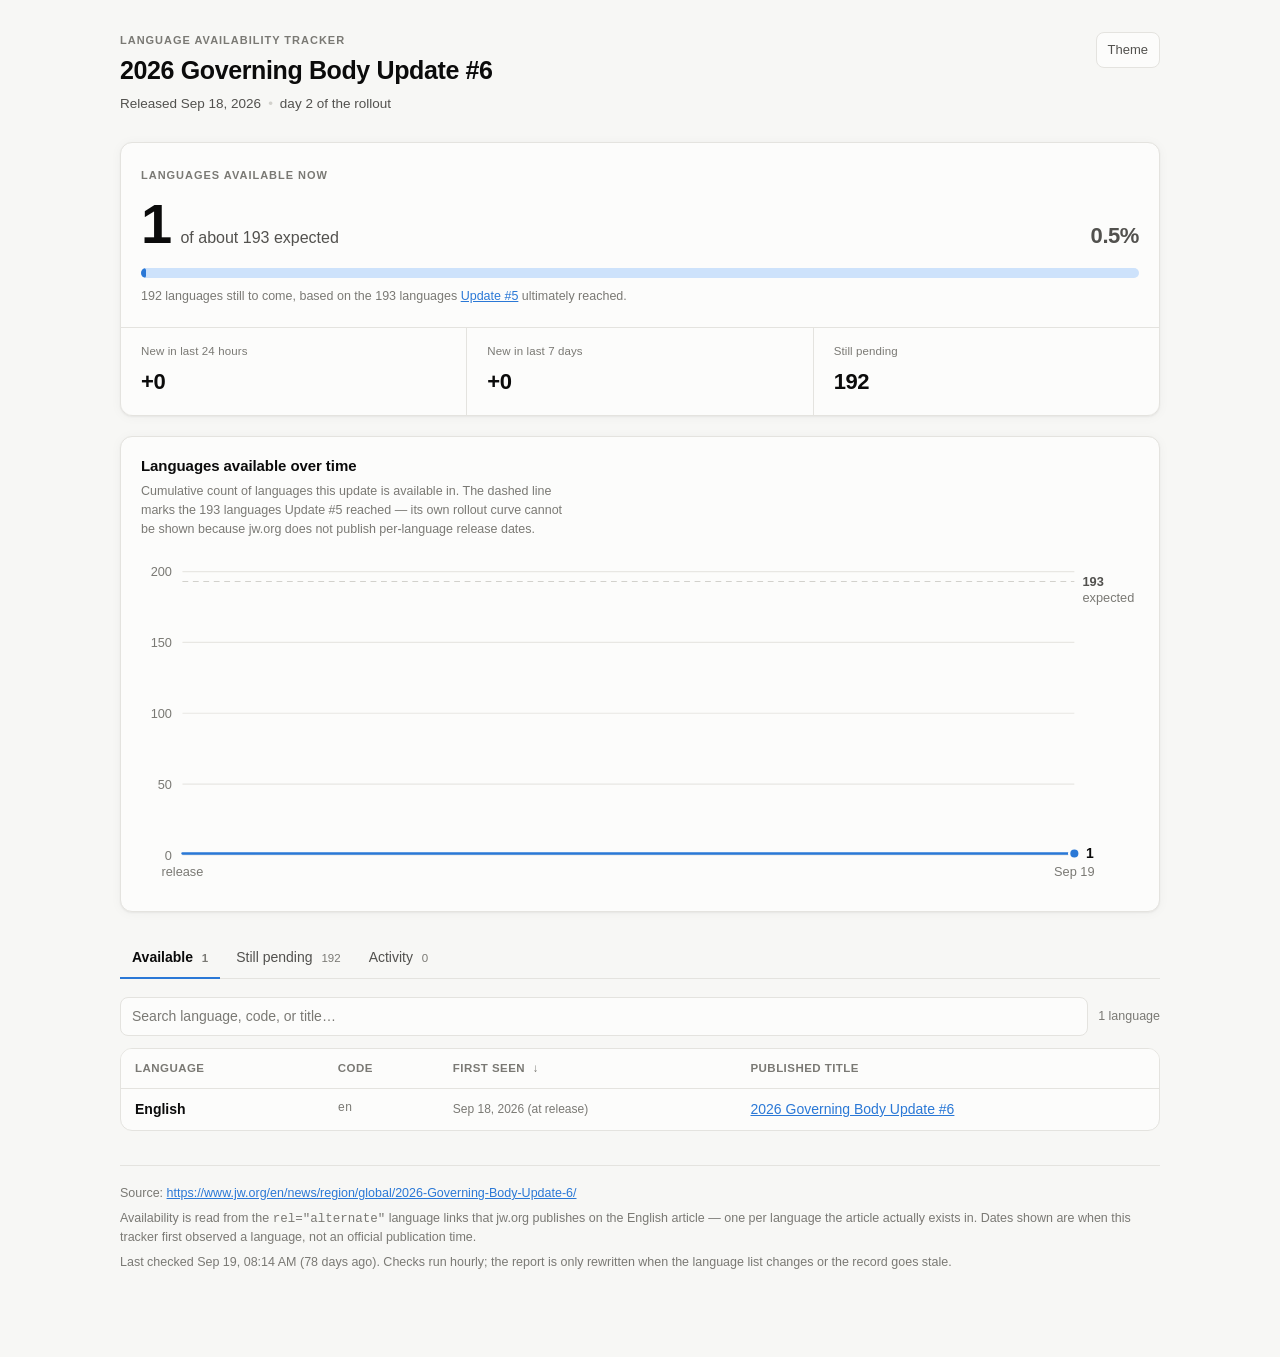
==== index.html @ 812ef64f "Add language availability tracker for 2026 Governing Body Update #6 Reads the rel=alternate language" ====
<!doctype html>
<html lang="en">
<head>
<meta charset="utf-8" />
<meta name="viewport" content="width=device-width, initial-scale=1" />
<title>Language availability tracker — 2026 Governing Body Update #6</title>
<meta name="description" content="Tracks how many languages the 2026 Governing Body Update #6 has been published in on jw.org, and how that has grown over time." />
<meta name="color-scheme" content="light dark" />
<link rel="stylesheet" href="assets/styles.css" />
</head>
<body>
<div class="wrap">

  <header class="masthead">
    <div>
      <p class="eyebrow">Language availability tracker</p>
      <h1 id="update-title">2026 Governing Body Update #6</h1>
      <p class="sub" id="update-meta"></p>
    </div>
    <button class="theme-toggle" id="theme-toggle" type="button" aria-label="Switch colour theme">Theme</button>
  </header>

  <div id="error" class="err" hidden></div>

  <main id="main" hidden>

    <section class="card" aria-labelledby="hero-heading">
      <div class="hero">
        <h2 id="hero-heading" class="eyebrow" style="margin-bottom:12px">Languages available now</h2>
        <div class="hero-figure">
          <span class="hero-value" id="hero-value">—</span>
          <span class="hero-of" id="hero-of"></span>
          <span class="hero-pct" id="hero-pct"></span>
        </div>
        <div class="meter" role="img" aria-labelledby="meter-caption">
          <div class="meter-fill" id="meter-fill" style="width:0%"></div>
        </div>
        <p class="meter-caption" id="meter-caption"></p>
      </div>
      <div class="tiles" id="tiles"></div>
    </section>

    <section class="card" aria-labelledby="chart-heading">
      <div class="card-head">
        <h2 class="card-title" id="chart-heading">Languages available over time</h2>
        <p class="card-note" id="chart-note"></p>
      </div>
      <div class="chart-body">
        <svg class="chart-svg" id="chart" role="img" aria-labelledby="chart-heading chart-desc">
          <desc id="chart-desc"></desc>
        </svg>
        <div class="tooltip" id="tooltip" role="status" aria-live="off"></div>
      </div>
    </section>

    <div class="tabs" role="tablist" aria-label="Report views">
      <button class="tab" role="tab" id="tab-published" aria-controls="panel-published" aria-selected="true">
        Available <span class="badge" id="count-published"></span>
      </button>
      <button class="tab" role="tab" id="tab-pending" aria-controls="panel-pending" aria-selected="false">
        Still pending <span class="badge" id="count-pending"></span>
      </button>
      <button class="tab" role="tab" id="tab-activity" aria-controls="panel-activity" aria-selected="false">
        Activity <span class="badge" id="count-activity"></span>
      </button>
    </div>

    <section class="panel" role="tabpanel" id="panel-published" aria-labelledby="tab-published">
      <div class="controls">
        <input class="search" id="search-published" type="search" placeholder="Search language, code, or title…" aria-label="Search available languages" />
        <span class="result-count" id="result-published"></span>
      </div>
      <div class="table-scroll">
        <table id="table-published">
          <thead>
            <tr>
              <th class="sortable" data-sort="name" scope="col">Language <span class="arrow">↑</span></th>
              <th scope="col">Code</th>
              <th class="sortable" data-sort="first_seen" scope="col">First seen <span class="arrow">↑</span></th>
              <th scope="col">Published title</th>
            </tr>
          </thead>
          <tbody></tbody>
        </table>
        <p class="empty" id="empty-published" hidden>No languages match that search.</p>
      </div>
    </section>

    <section class="panel" role="tabpanel" id="panel-pending" aria-labelledby="tab-pending" hidden>
      <p class="card-note" id="pending-note" style="margin:0 0 12px"></p>
      <div class="controls">
        <input class="search" id="search-pending" type="search" placeholder="Search pending languages…" aria-label="Search pending languages" />
        <span class="result-count" id="result-pending"></span>
      </div>
      <div class="table-scroll">
        <table id="table-pending">
          <thead>
            <tr>
              <th class="sortable" data-sort="name" scope="col">Language <span class="arrow">↑</span></th>
              <th scope="col">Native name</th>
              <th scope="col">Code</th>
              <th class="sortable" data-sort="script" scope="col">Script <span class="arrow">↑</span></th>
            </tr>
          </thead>
          <tbody></tbody>
        </table>
        <p class="empty" id="empty-pending" hidden>Nothing pending — every language from the baseline is available.</p>
      </div>
    </section>

    <section class="panel" role="tabpanel" id="panel-activity" aria-labelledby="tab-activity" hidden>
      <p class="card-note" style="margin:0 0 6px">Each entry is one check in which the available-language list changed.</p>
      <ul class="feed" id="feed"></ul>
      <p class="empty" id="empty-activity" hidden>No changes recorded yet.</p>
    </section>

    <footer>
      <p id="footer-source"></p>
      <p>Availability is read from the <code>rel="alternate"</code> language links that jw.org publishes on the English article — one per language the article actually exists in. Dates shown are when this tracker first observed a language, not an official publication time.</p>
      <p id="footer-checked"></p>
    </footer>

  </main>
</div>
<script src="assets/app.js"></script>
</body>
</html>
---- assets/styles.css ----
/* ---- tokens ------------------------------------------------------------ */
:root {
  color-scheme: light;
  --surface-0: #f7f7f5;
  --surface-1: #fcfcfb;
  --surface-2: #f0efec;
  --border: #e4e3df;
  --border-strong: #d2d1cc;
  --text-primary: #0b0b0b;
  --text-secondary: #52514e;
  --text-muted: #7a7974;
  --series-1: #2a78d6;
  --series-wash: rgba(42, 120, 214, 0.1);
  --track: #cde2fb;
  --good: #008300;
  --grid: #e8e7e3;
  --shadow: 0 1px 2px rgba(11, 11, 11, 0.05), 0 1px 12px rgba(11, 11, 11, 0.04);
}

@media (prefers-color-scheme: dark) {
  :root:where(:not([data-theme="light"])) {
    color-scheme: dark;
    --surface-0: #131312;
    --surface-1: #1a1a19;
    --surface-2: #232322;
    --border: #2e2e2b;
    --border-strong: #3d3d39;
    --text-primary: #ffffff;
    --text-secondary: #c3c2b7;
    --text-muted: #97968c;
    --series-1: #3987e5;
    --series-wash: rgba(57, 135, 229, 0.14);
    --track: #184f95;
    --good: #37a337;
    --grid: #2a2a27;
    --shadow: none;
  }
}

:root[data-theme="dark"] {
  color-scheme: dark;
  --surface-0: #131312;
  --surface-1: #1a1a19;
  --surface-2: #232322;
  --border: #2e2e2b;
  --border-strong: #3d3d39;
  --text-primary: #ffffff;
  --text-secondary: #c3c2b7;
  --text-muted: #97968c;
  --series-1: #3987e5;
  --series-wash: rgba(57, 135, 229, 0.14);
  --track: #184f95;
  --good: #37a337;
  --grid: #2a2a27;
  --shadow: none;
}

/* ---- base -------------------------------------------------------------- */
* { box-sizing: border-box; }

body {
  margin: 0;
  background: var(--surface-0);
  color: var(--text-primary);
  font-family: -apple-system, BlinkMacSystemFont, "Segoe UI", Inter, Roboto,
    Helvetica, Arial, sans-serif;
  font-size: 15px;
  line-height: 1.5;
  -webkit-font-smoothing: antialiased;
}

a { color: var(--series-1); }
a:hover { text-decoration: none; }

.wrap {
  max-width: 1080px;
  margin: 0 auto;
  padding: 32px 20px 80px;
}

/* ---- header ------------------------------------------------------------ */
.masthead {
  display: flex;
  justify-content: space-between;
  align-items: flex-start;
  gap: 16px;
  flex-wrap: wrap;
  margin-bottom: 28px;
}

.eyebrow {
  font-size: 11px;
  letter-spacing: 0.09em;
  text-transform: uppercase;
  color: var(--text-muted);
  font-weight: 600;
  margin: 0 0 6px;
}

h1 {
  font-size: 25px;
  line-height: 1.25;
  font-weight: 650;
  margin: 0 0 8px;
  letter-spacing: -0.015em;
}

.sub {
  margin: 0;
  color: var(--text-secondary);
  font-size: 13.5px;
}

.sub .dot { color: var(--border-strong); margin: 0 7px; }

.theme-toggle {
  flex: none;
  background: var(--surface-1);
  border: 1px solid var(--border);
  color: var(--text-secondary);
  border-radius: 8px;
  padding: 7px 11px;
  font: inherit;
  font-size: 13px;
  cursor: pointer;
}
.theme-toggle:hover { border-color: var(--border-strong); color: var(--text-primary); }

/* ---- cards ------------------------------------------------------------- */
.card {
  background: var(--surface-1);
  border: 1px solid var(--border);
  border-radius: 12px;
  box-shadow: var(--shadow);
}

.card + .card { margin-top: 20px; }

.card-head {
  padding: 18px 20px 0;
}

.card-title {
  margin: 0;
  font-size: 15px;
  font-weight: 620;
  letter-spacing: -0.005em;
}

.card-note {
  margin: 5px 0 0;
  font-size: 12.5px;
  color: var(--text-muted);
  max-width: 62ch;
}

/* ---- hero -------------------------------------------------------------- */
.hero { padding: 24px 20px 22px; }

.hero-figure {
  display: flex;
  align-items: baseline;
  gap: 10px;
  flex-wrap: wrap;
}

.hero-value {
  font-size: 56px;
  line-height: 1;
  font-weight: 660;
  letter-spacing: -0.03em;
}

.hero-of {
  font-size: 16px;
  color: var(--text-secondary);
}

.hero-pct {
  margin-left: auto;
  font-size: 22px;
  font-weight: 620;
  color: var(--text-secondary);
  letter-spacing: -0.02em;
}

.meter {
  margin-top: 16px;
  height: 10px;
  background: var(--track);
  border-radius: 999px;
  overflow: hidden;
}

.meter-fill {
  height: 100%;
  background: var(--series-1);
  border-radius: 999px;
  transition: width 0.4s ease;
  min-width: 3px;
}

.meter-caption {
  margin: 9px 0 0;
  font-size: 12.5px;
  color: var(--text-muted);
}

/* ---- stat tiles -------------------------------------------------------- */
.tiles {
  display: grid;
  grid-template-columns: repeat(auto-fit, minmax(158px, 1fr));
  gap: 1px;
  background: var(--border);
  border-top: 1px solid var(--border);
  border-radius: 0 0 12px 12px;
  overflow: hidden;
}

.tile {
  background: var(--surface-1);
  padding: 15px 20px 17px;
}

.tile-label {
  font-size: 11.5px;
  color: var(--text-muted);
  margin: 0 0 4px;
  letter-spacing: 0.01em;
}

.tile-value {
  font-size: 22px;
  font-weight: 620;
  letter-spacing: -0.02em;
  margin: 0;
}

.tile-value small {
  font-size: 12.5px;
  font-weight: 450;
  color: var(--text-secondary);
  letter-spacing: 0;
}

/* ---- chart ------------------------------------------------------------- */
.chart-body { padding: 8px 8px 16px; position: relative; }
.chart-svg { display: block; width: 100%; height: auto; overflow: visible; }

.grid-line { stroke: var(--grid); stroke-width: 1; }
.axis-text {
  fill: var(--text-muted);
  font-size: 11px;
  font-variant-numeric: tabular-nums;
}
.series-line {
  fill: none;
  stroke: var(--series-1);
  stroke-width: 2;
  stroke-linejoin: round;
  stroke-linecap: round;
}
.series-area { fill: var(--series-wash); }
.end-dot {
  fill: var(--series-1);
  stroke: var(--surface-1);
  stroke-width: 2;
}
.target-line {
  stroke: var(--border-strong);
  stroke-width: 1;
  stroke-dasharray: 5 4;
}
.target-text { fill: var(--text-secondary); font-size: 11px; font-weight: 550; }
.end-label {
  fill: var(--text-primary);
  font-size: 12px;
  font-weight: 620;
}
.crosshair { stroke: var(--border-strong); stroke-width: 1; }
.hover-dot { fill: var(--series-1); stroke: var(--surface-1); stroke-width: 2; }

.tooltip {
  position: absolute;
  pointer-events: none;
  background: var(--surface-1);
  border: 1px solid var(--border-strong);
  border-radius: 8px;
  padding: 7px 10px;
  font-size: 12.5px;
  box-shadow: 0 2px 10px rgba(0, 0, 0, 0.12);
  white-space: nowrap;
  opacity: 0;
  transition: opacity 0.1s;
  z-index: 5;
}
.tooltip strong { font-weight: 620; }
.tooltip .tt-date { color: var(--text-muted); display: block; font-size: 11.5px; }

/* ---- tabs -------------------------------------------------------------- */
.tabs {
  display: flex;
  gap: 4px;
  margin: 26px 0 0;
  border-bottom: 1px solid var(--border);
  flex-wrap: wrap;
}

.tab {
  background: none;
  border: none;
  border-bottom: 2px solid transparent;
  color: var(--text-secondary);
  font: inherit;
  font-size: 14px;
  padding: 9px 12px;
  cursor: pointer;
  margin-bottom: -1px;
}
.tab:hover { color: var(--text-primary); }
.tab[aria-selected="true"] {
  color: var(--text-primary);
  border-bottom-color: var(--series-1);
  font-weight: 600;
}
.tab .badge {
  font-size: 11.5px;
  color: var(--text-muted);
  font-variant-numeric: tabular-nums;
  margin-left: 5px;
}

.panel { margin-top: 18px; }
.panel[hidden] { display: none; }

/* ---- controls ---------------------------------------------------------- */
.controls {
  display: flex;
  gap: 10px;
  align-items: center;
  flex-wrap: wrap;
  margin-bottom: 12px;
}

.search {
  flex: 1 1 240px;
  min-width: 180px;
  background: var(--surface-1);
  border: 1px solid var(--border);
  border-radius: 8px;
  padding: 8px 11px;
  font: inherit;
  font-size: 14px;
  color: var(--text-primary);
}
.search:focus { outline: 2px solid var(--series-1); outline-offset: -1px; }
.search::placeholder { color: var(--text-muted); }

.result-count {
  font-size: 12.5px;
  color: var(--text-muted);
  font-variant-numeric: tabular-nums;
}

/* ---- tables ------------------------------------------------------------ */
.table-scroll {
  overflow-x: auto;
  border: 1px solid var(--border);
  border-radius: 12px;
  background: var(--surface-1);
}

table { width: 100%; border-collapse: collapse; font-size: 14px; }

th {
  text-align: left;
  font-size: 11.5px;
  letter-spacing: 0.04em;
  text-transform: uppercase;
  color: var(--text-muted);
  font-weight: 600;
  padding: 11px 14px;
  border-bottom: 1px solid var(--border);
  background: var(--surface-1);
  position: sticky;
  top: 0;
  white-space: nowrap;
}

th.sortable { cursor: pointer; user-select: none; }
th.sortable:hover { color: var(--text-primary); }
th .arrow { opacity: 0; margin-left: 4px; }
th[aria-sort] .arrow { opacity: 1; }

td {
  padding: 10px 14px;
  border-bottom: 1px solid var(--border);
  vertical-align: top;
}

tr:last-child td { border-bottom: none; }
tbody tr:hover { background: var(--surface-2); }

.lang-name { font-weight: 550; }
.lang-vern {
  color: var(--text-secondary);
  font-size: 13px;
}
.code {
  font-family: ui-monospace, SFMono-Regular, Menlo, monospace;
  font-size: 12px;
  color: var(--text-muted);
  white-space: nowrap;
}
.when { font-size: 13px; white-space: nowrap; font-variant-numeric: tabular-nums; }
.when .approx { color: var(--text-muted); font-size: 12px; }
.title-cell { max-width: 320px; }

.chip {
  display: inline-block;
  font-size: 11px;
  font-weight: 600;
  padding: 1px 6px;
  border-radius: 5px;
  background: var(--surface-2);
  color: var(--text-secondary);
  border: 1px solid var(--border);
  margin-left: 6px;
  vertical-align: 1px;
}
.chip.new { color: var(--good); border-color: color-mix(in srgb, var(--good) 35%, var(--border)); }

/* ---- activity feed ----------------------------------------------------- */
.feed { list-style: none; margin: 0; padding: 0; }

.feed li {
  display: flex;
  gap: 14px;
  padding: 14px 0;
  border-bottom: 1px solid var(--border);
}
.feed li:last-child { border-bottom: none; }

.feed-when {
  flex: none;
  width: 116px;
  font-size: 12.5px;
  color: var(--text-muted);
  font-variant-numeric: tabular-nums;
  padding-top: 1px;
}

.feed-delta {
  flex: none;
  width: 52px;
  font-weight: 620;
  font-size: 14px;
  color: var(--good);
  font-variant-numeric: tabular-nums;
}
.feed-delta.seed, .feed-delta.neg { color: var(--text-secondary); }

.feed-body { min-width: 0; }

.feed-langs {
  display: block;
  font-size: 13.5px;
  color: var(--text-secondary);
}
.feed-langs strong { color: var(--text-primary); font-weight: 550; }
.feed-total {
  display: block;
  font-size: 12.5px;
  color: var(--text-muted);
  margin-top: 3px;
}

/* ---- misc -------------------------------------------------------------- */
.empty {
  padding: 34px 20px;
  text-align: center;
  color: var(--text-muted);
  font-size: 14px;
}

footer {
  margin-top: 34px;
  padding-top: 18px;
  border-top: 1px solid var(--border);
  font-size: 12.5px;
  color: var(--text-muted);
}
footer p { margin: 0 0 6px; }

.err {
  padding: 16px 18px;
  border: 1px solid var(--border-strong);
  border-radius: 10px;
  background: var(--surface-1);
  color: var(--text-secondary);
  font-size: 14px;
}

@media (max-width: 620px) {
  .hero-value { font-size: 44px; }
  .hero-pct { margin-left: 0; width: 100%; font-size: 18px; }
  .feed li { flex-wrap: wrap; gap: 8px; }
  .feed-when { width: auto; }
  .feed-delta { width: auto; }
}

@media (prefers-reduced-motion: reduce) {
  * { transition: none !important; }
}
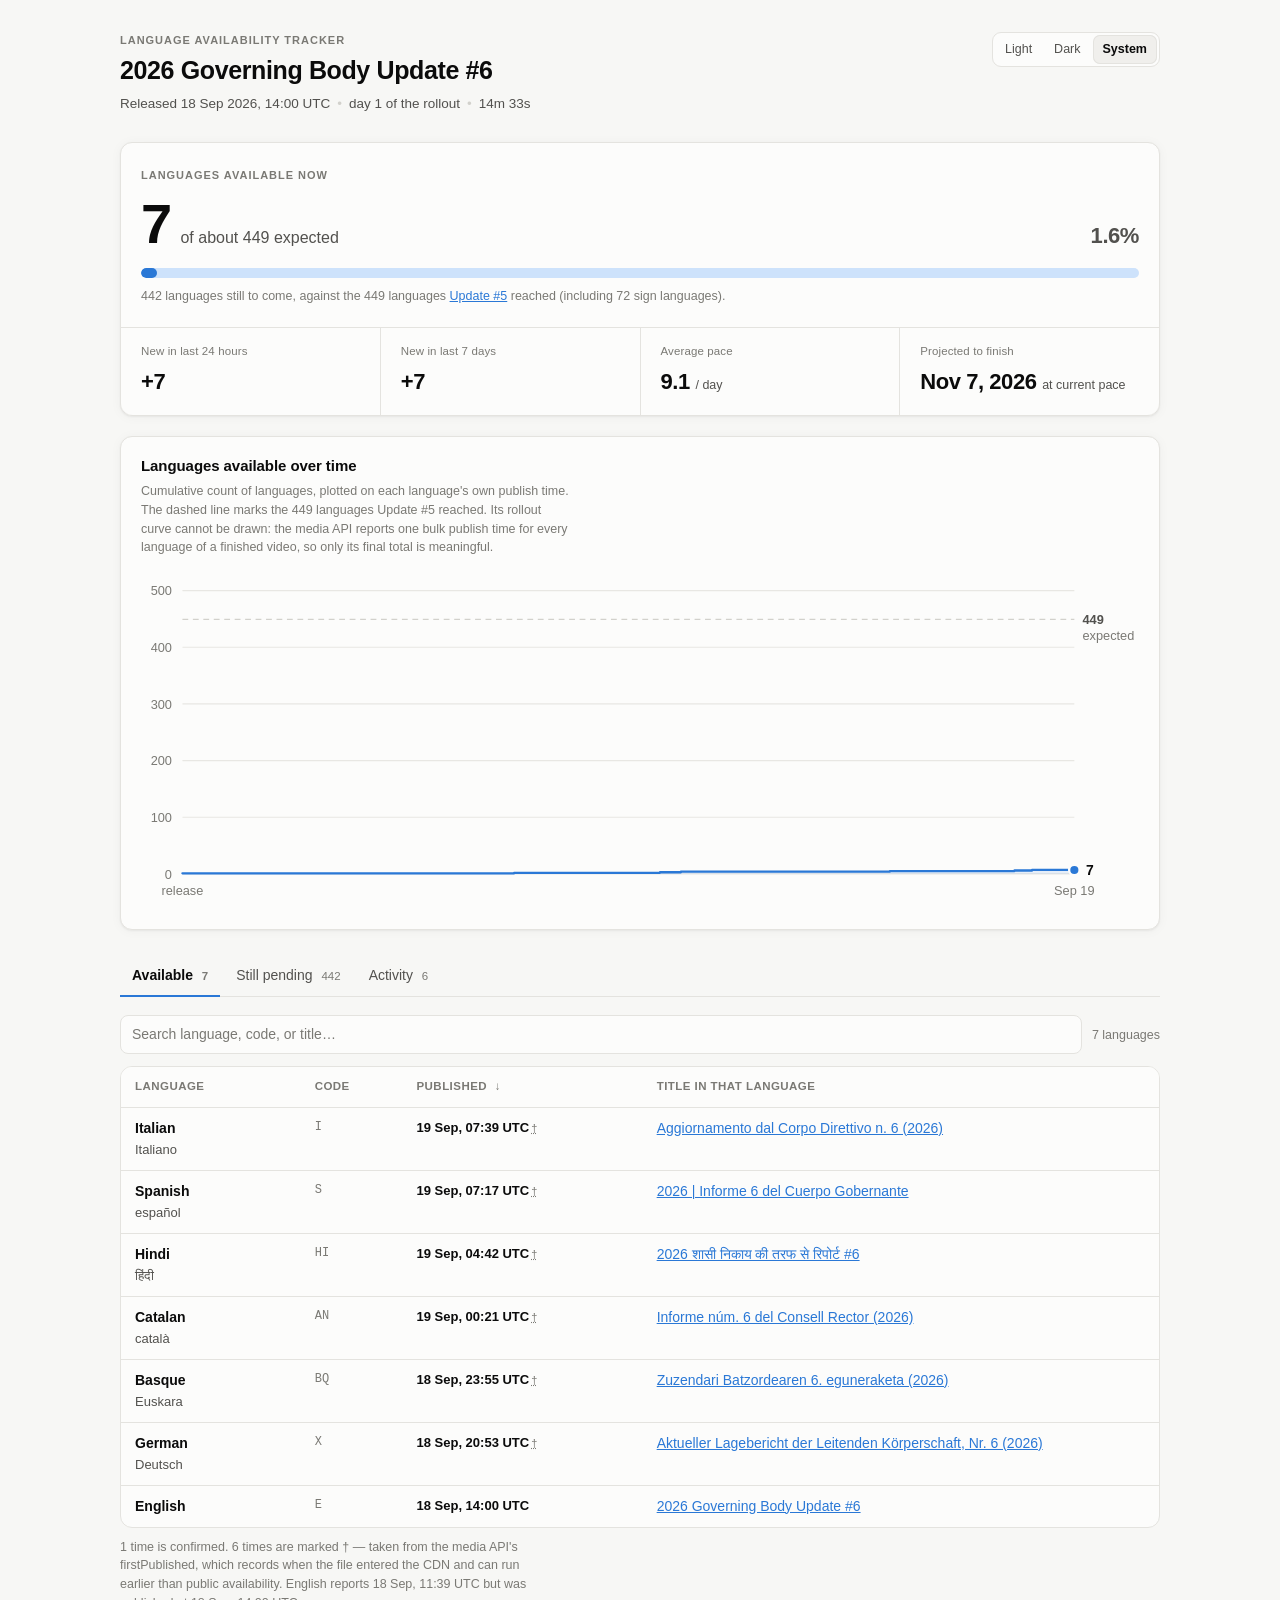
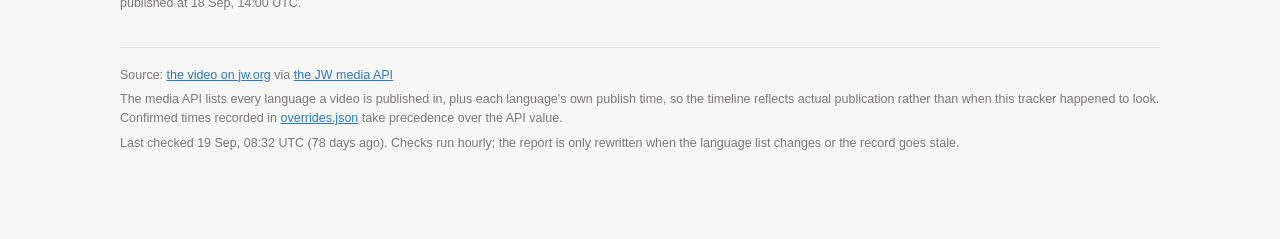
==== commit 7d646db2: "Track the video via the JW media API, with real per-language publish times Switches the data source " ====
--- a/index.html
+++ b/index.html
@@ -4,6 +4,13 @@
 <meta charset="utf-8" />
 <meta name="viewport" content="width=device-width, initial-scale=1" />
 <title>Language availability tracker — 2026 Governing Body Update #6</title>
+<script>
+  // Applied before first paint so the chosen theme never flashes.
+  try {
+    var t = localStorage.getItem("theme");
+    if (t === "light" || t === "dark") { document.documentElement.setAttribute("data-theme", t); }
+  } catch (e) {}
+</script>
 <meta name="description" content="Tracks how many languages the 2026 Governing Body Update #6 has been published in on jw.org, and how that has grown over time." />
 <meta name="color-scheme" content="light dark" />
 <link rel="stylesheet" href="assets/styles.css" />
@@ -17,7 +24,11 @@
       <h1 id="update-title">2026 Governing Body Update #6</h1>
       <p class="sub" id="update-meta"></p>
     </div>
-    <button class="theme-toggle" id="theme-toggle" type="button" aria-label="Switch colour theme">Theme</button>
+    <div class="theme-switch" role="group" aria-label="Colour theme">
+      <button type="button" data-theme-choice="light" aria-pressed="false">Light</button>
+      <button type="button" data-theme-choice="dark" aria-pressed="false">Dark</button>
+      <button type="button" data-theme-choice="system" aria-pressed="true">System</button>
+    </div>
   </header>
 
   <div id="error" class="err" hidden></div>
@@ -76,14 +87,15 @@
             <tr>
               <th class="sortable" data-sort="name" scope="col">Language <span class="arrow">↑</span></th>
               <th scope="col">Code</th>
-              <th class="sortable" data-sort="first_seen" scope="col">First seen <span class="arrow">↑</span></th>
-              <th scope="col">Published title</th>
+              <th class="sortable" data-sort="published_at" scope="col">Published <span class="arrow">↑</span></th>
+              <th scope="col">Title in that language</th>
             </tr>
           </thead>
           <tbody></tbody>
         </table>
         <p class="empty" id="empty-published" hidden>No languages match that search.</p>
       </div>
+      <p class="card-note" id="published-legend"></p>
     </section>
 
     <section class="panel" role="tabpanel" id="panel-pending" aria-labelledby="tab-pending" hidden>
@@ -109,14 +121,14 @@
     </section>
 
     <section class="panel" role="tabpanel" id="panel-activity" aria-labelledby="tab-activity" hidden>
-      <p class="card-note" style="margin:0 0 6px">Each entry is one check in which the available-language list changed.</p>
+      <p class="card-note" style="margin:0 0 6px">Publishes grouped by the hour they happened, most recent first.</p>
       <ul class="feed" id="feed"></ul>
       <p class="empty" id="empty-activity" hidden>No changes recorded yet.</p>
     </section>
 
     <footer>
       <p id="footer-source"></p>
-      <p>Availability is read from the <code>rel="alternate"</code> language links that jw.org publishes on the English article — one per language the article actually exists in. Dates shown are when this tracker first observed a language, not an official publication time.</p>
+      <p id="footer-method"></p>
       <p id="footer-checked"></p>
     </footer>
 
--- a/assets/styles.css
+++ b/assets/styles.css
@@ -512,3 +512,59 @@
 @media (prefers-reduced-motion: reduce) {
   * { transition: none !important; }
 }
+
+/* ---- theme switch ------------------------------------------------------ */
+.theme-switch {
+  flex: none;
+  display: inline-flex;
+  background: var(--surface-1);
+  border: 1px solid var(--border);
+  border-radius: 9px;
+  padding: 2px;
+  gap: 2px;
+}
+
+.theme-switch button {
+  background: none;
+  border: none;
+  border-radius: 7px;
+  color: var(--text-secondary);
+  font: inherit;
+  font-size: 12.5px;
+  padding: 5px 10px;
+  cursor: pointer;
+}
+
+.theme-switch button:hover { color: var(--text-primary); }
+
+.theme-switch button[aria-pressed="true"] {
+  background: var(--surface-2);
+  color: var(--text-primary);
+  font-weight: 600;
+  box-shadow: inset 0 0 0 1px var(--border);
+}
+
+.theme-switch button:focus-visible {
+  outline: 2px solid var(--series-1);
+  outline-offset: 1px;
+}
+
+/* ---- publish-time provenance ------------------------------------------ */
+.ts-mark {
+  color: var(--text-muted);
+  font-size: 11px;
+  cursor: help;
+  margin-left: 2px;
+}
+
+.when .exact { font-weight: 550; }
+
+#published-legend { margin: 10px 0 0; }
+
+.feed-time {
+  color: var(--text-muted);
+  font-size: 12px;
+  font-variant-numeric: tabular-nums;
+}
+
+.feed-when { line-height: 1.35; }
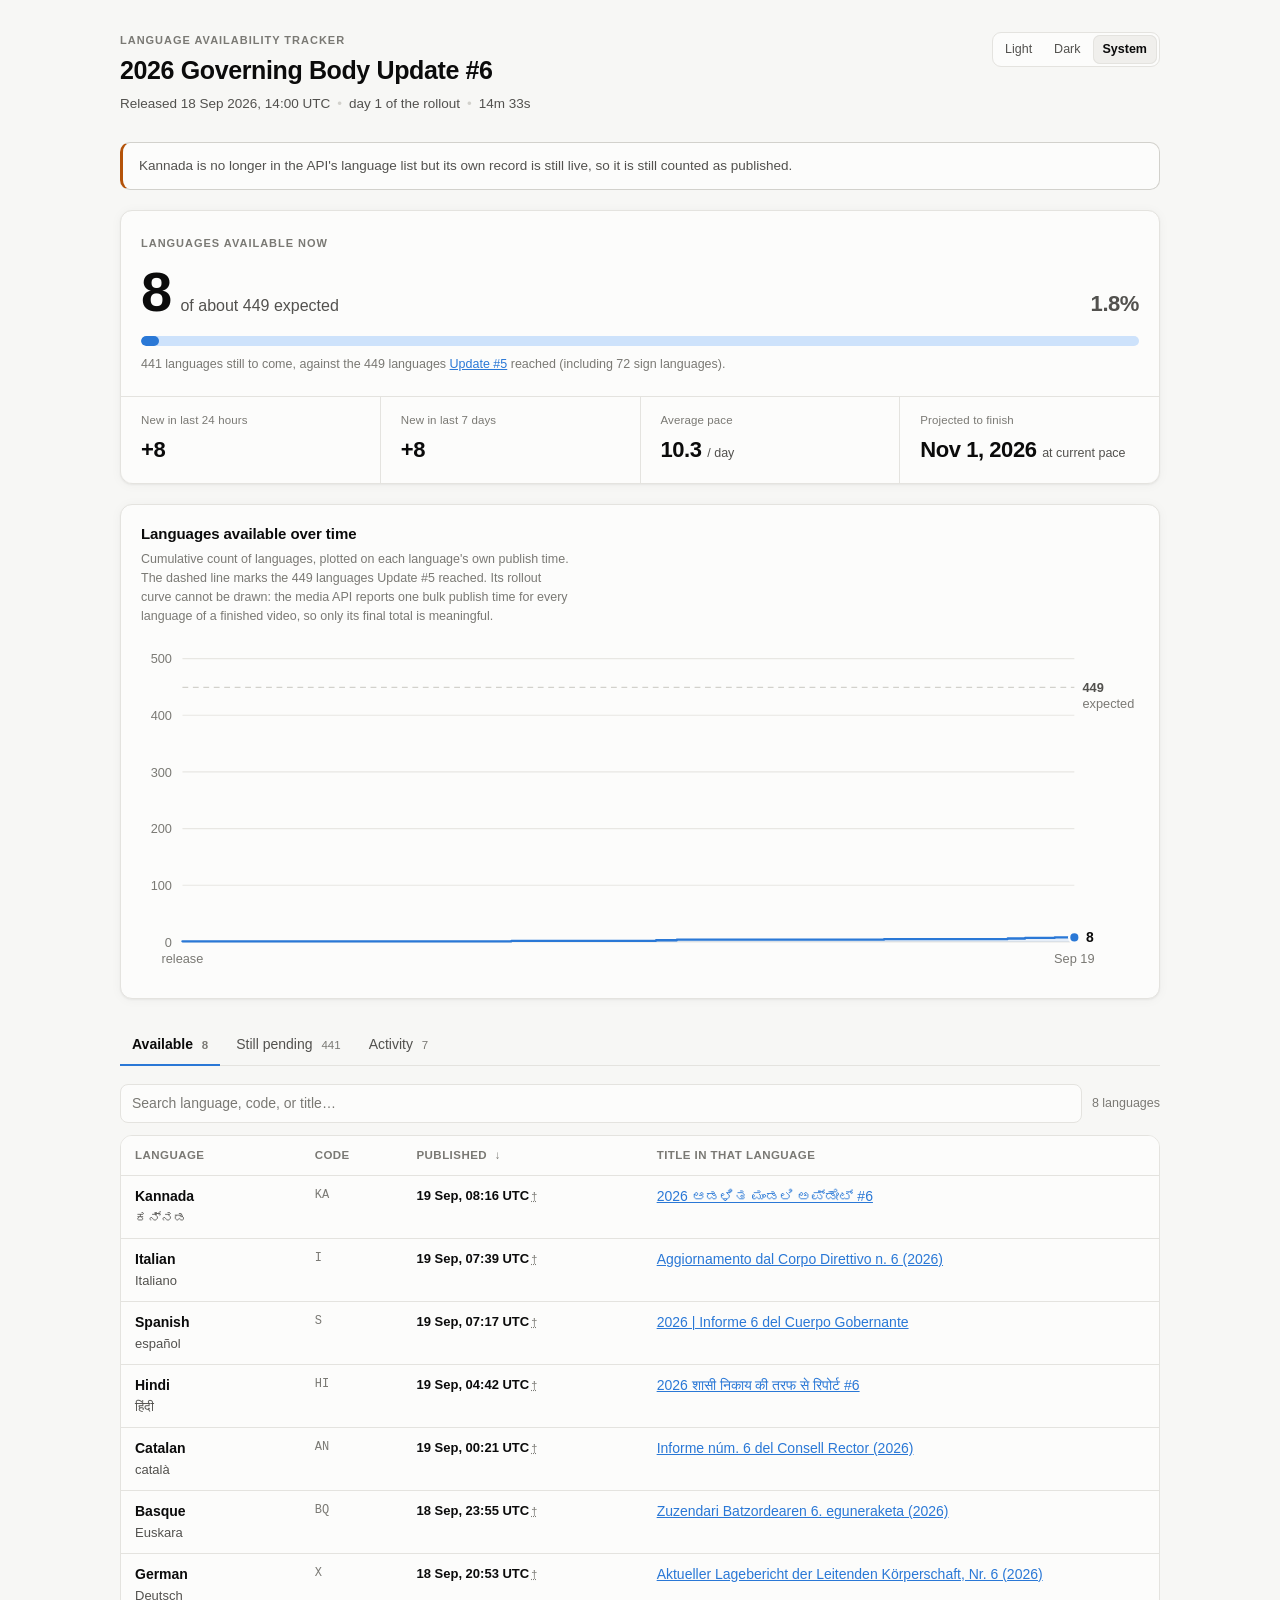
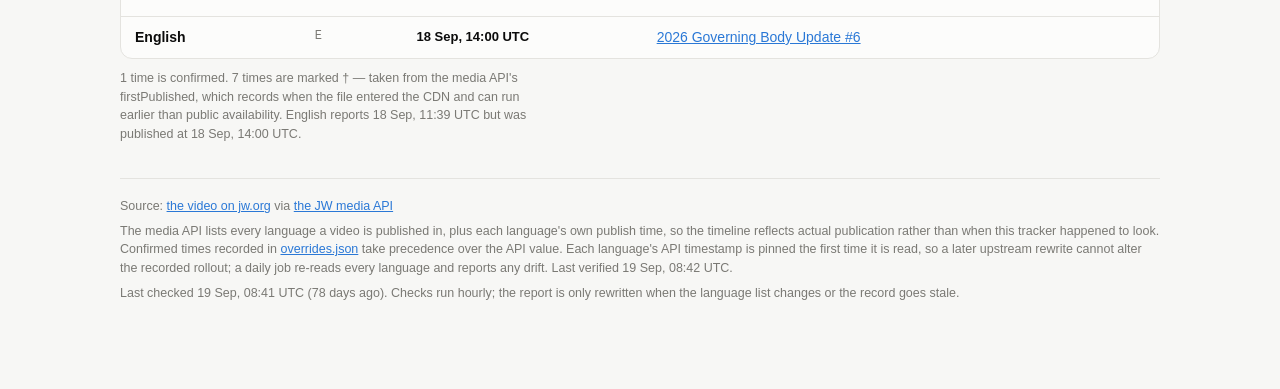
==== commit be85a944: "Protect recorded publish times against upstream rewrites The media API replaces every language's fir" ====
--- a/index.html
+++ b/index.html
@@ -32,6 +32,7 @@
   </header>
 
   <div id="error" class="err" hidden></div>
+  <div id="integrity" class="notice" hidden></div>
 
   <main id="main" hidden>
 
--- a/assets/styles.css
+++ b/assets/styles.css
@@ -14,6 +14,7 @@
   --track: #cde2fb;
   --good: #008300;
   --grid: #e8e7e3;
+  --warn: #b45309;
   --shadow: 0 1px 2px rgba(11, 11, 11, 0.05), 0 1px 12px rgba(11, 11, 11, 0.04);
 }
 
@@ -33,6 +34,7 @@
     --track: #184f95;
     --good: #37a337;
     --grid: #2a2a27;
+    --warn: #eda100;
     --shadow: none;
   }
 }
@@ -52,6 +54,7 @@
   --track: #184f95;
   --good: #37a337;
   --grid: #2a2a27;
+  --warn: #eda100;
   --shadow: none;
 }
 
@@ -568,3 +571,19 @@
 }
 
 .feed-when { line-height: 1.35; }
+
+/* ---- integrity notice -------------------------------------------------- */
+.notice {
+  border: 1px solid var(--border-strong);
+  border-left: 3px solid var(--warn);
+  background: var(--surface-1);
+  border-radius: 10px;
+  padding: 13px 16px;
+  margin-bottom: 20px;
+  font-size: 13.5px;
+  color: var(--text-secondary);
+}
+
+.notice strong { color: var(--text-primary); font-weight: 620; }
+.notice ul { margin: 7px 0 0; padding-left: 18px; }
+.notice li { margin: 2px 0; }
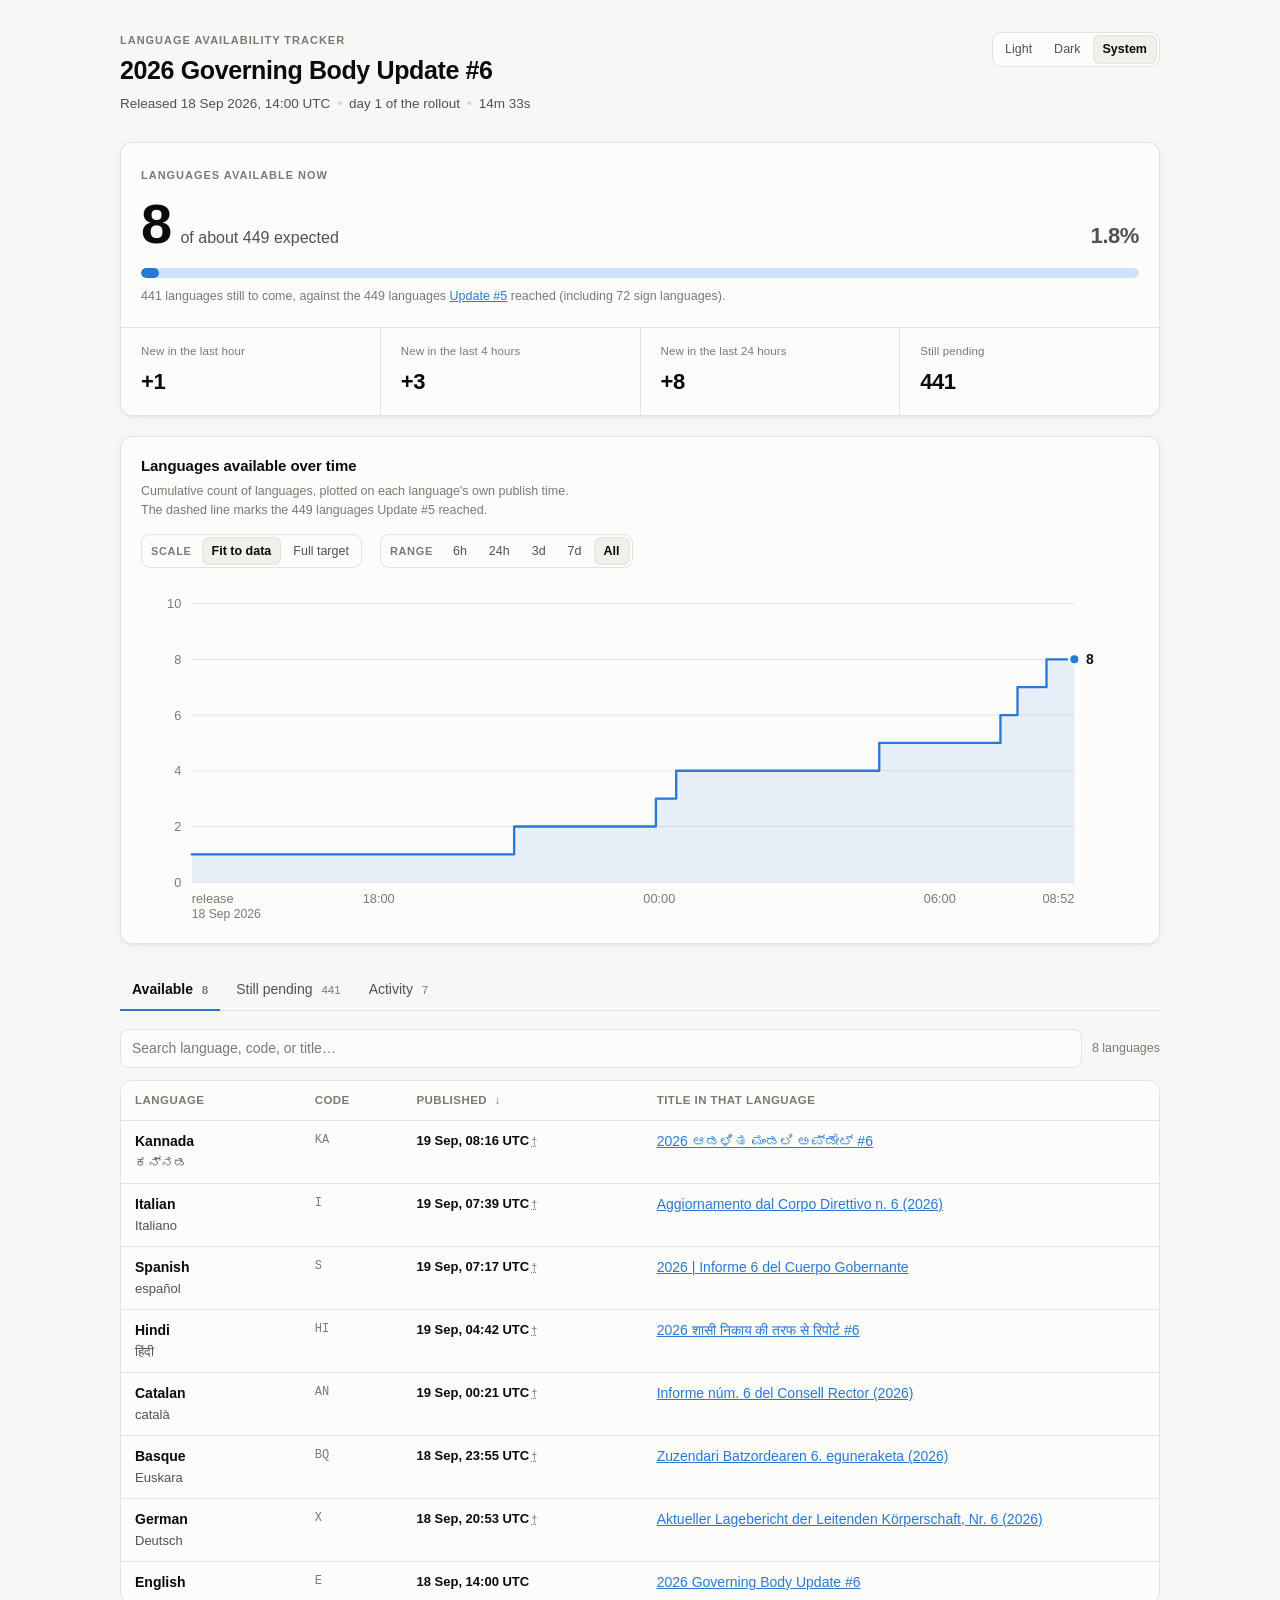
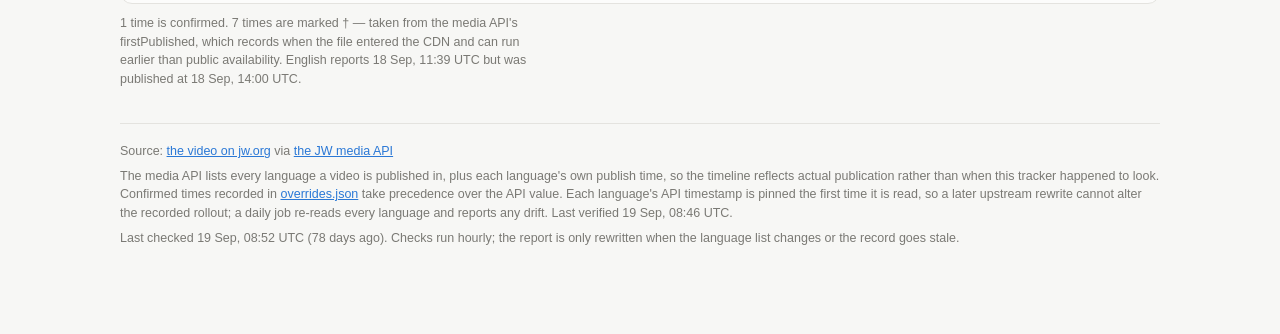
==== commit d170ce28: "Rework the stat tiles and add chart scale and range controls Tiles are now new-in-last-hour / 4 hour" ====
--- a/index.html
+++ b/index.html
@@ -56,6 +56,21 @@
       <div class="card-head">
         <h2 class="card-title" id="chart-heading">Languages available over time</h2>
         <p class="card-note" id="chart-note"></p>
+        <div class="chart-controls">
+          <div class="seg" role="group" aria-label="Vertical scale">
+            <span class="seg-label">Scale</span>
+            <button type="button" data-chart-y="fit" aria-pressed="true">Fit to data</button>
+            <button type="button" data-chart-y="target" aria-pressed="false">Full target</button>
+          </div>
+          <div class="seg" role="group" aria-label="Time range">
+            <span class="seg-label">Range</span>
+            <button type="button" data-chart-range="6h" aria-pressed="false">6h</button>
+            <button type="button" data-chart-range="24h" aria-pressed="false">24h</button>
+            <button type="button" data-chart-range="3d" aria-pressed="false">3d</button>
+            <button type="button" data-chart-range="7d" aria-pressed="false">7d</button>
+            <button type="button" data-chart-range="all" aria-pressed="true">All</button>
+          </div>
+        </div>
       </div>
       <div class="chart-body">
         <svg class="chart-svg" id="chart" role="img" aria-labelledby="chart-heading chart-desc">
--- a/assets/styles.css
+++ b/assets/styles.css
@@ -587,3 +587,61 @@
 .notice strong { color: var(--text-primary); font-weight: 620; }
 .notice ul { margin: 7px 0 0; padding-left: 18px; }
 .notice li { margin: 2px 0; }
+
+/* ---- chart view options ------------------------------------------------ */
+.chart-controls {
+  display: flex;
+  flex-wrap: wrap;
+  gap: 10px 18px;
+  margin: 14px 0 2px;
+}
+
+.seg {
+  display: inline-flex;
+  align-items: center;
+  gap: 2px;
+  background: var(--surface-1);
+  border: 1px solid var(--border);
+  border-radius: 9px;
+  padding: 2px;
+}
+
+.seg-label {
+  font-size: 11px;
+  letter-spacing: 0.06em;
+  text-transform: uppercase;
+  color: var(--text-muted);
+  font-weight: 600;
+  padding: 0 8px 0 7px;
+}
+
+.seg button {
+  background: none;
+  border: none;
+  border-radius: 7px;
+  color: var(--text-secondary);
+  font: inherit;
+  font-size: 12.5px;
+  padding: 5px 10px;
+  cursor: pointer;
+  white-space: nowrap;
+}
+
+.seg button:hover { color: var(--text-primary); }
+
+.seg button[aria-pressed="true"] {
+  background: var(--surface-2);
+  color: var(--text-primary);
+  font-weight: 600;
+  box-shadow: inset 0 0 0 1px var(--border);
+}
+
+.seg button:focus-visible {
+  outline: 2px solid var(--series-1);
+  outline-offset: 1px;
+}
+
+.axis-note {
+  fill: var(--text-muted);
+  font-size: 10.5px;
+}
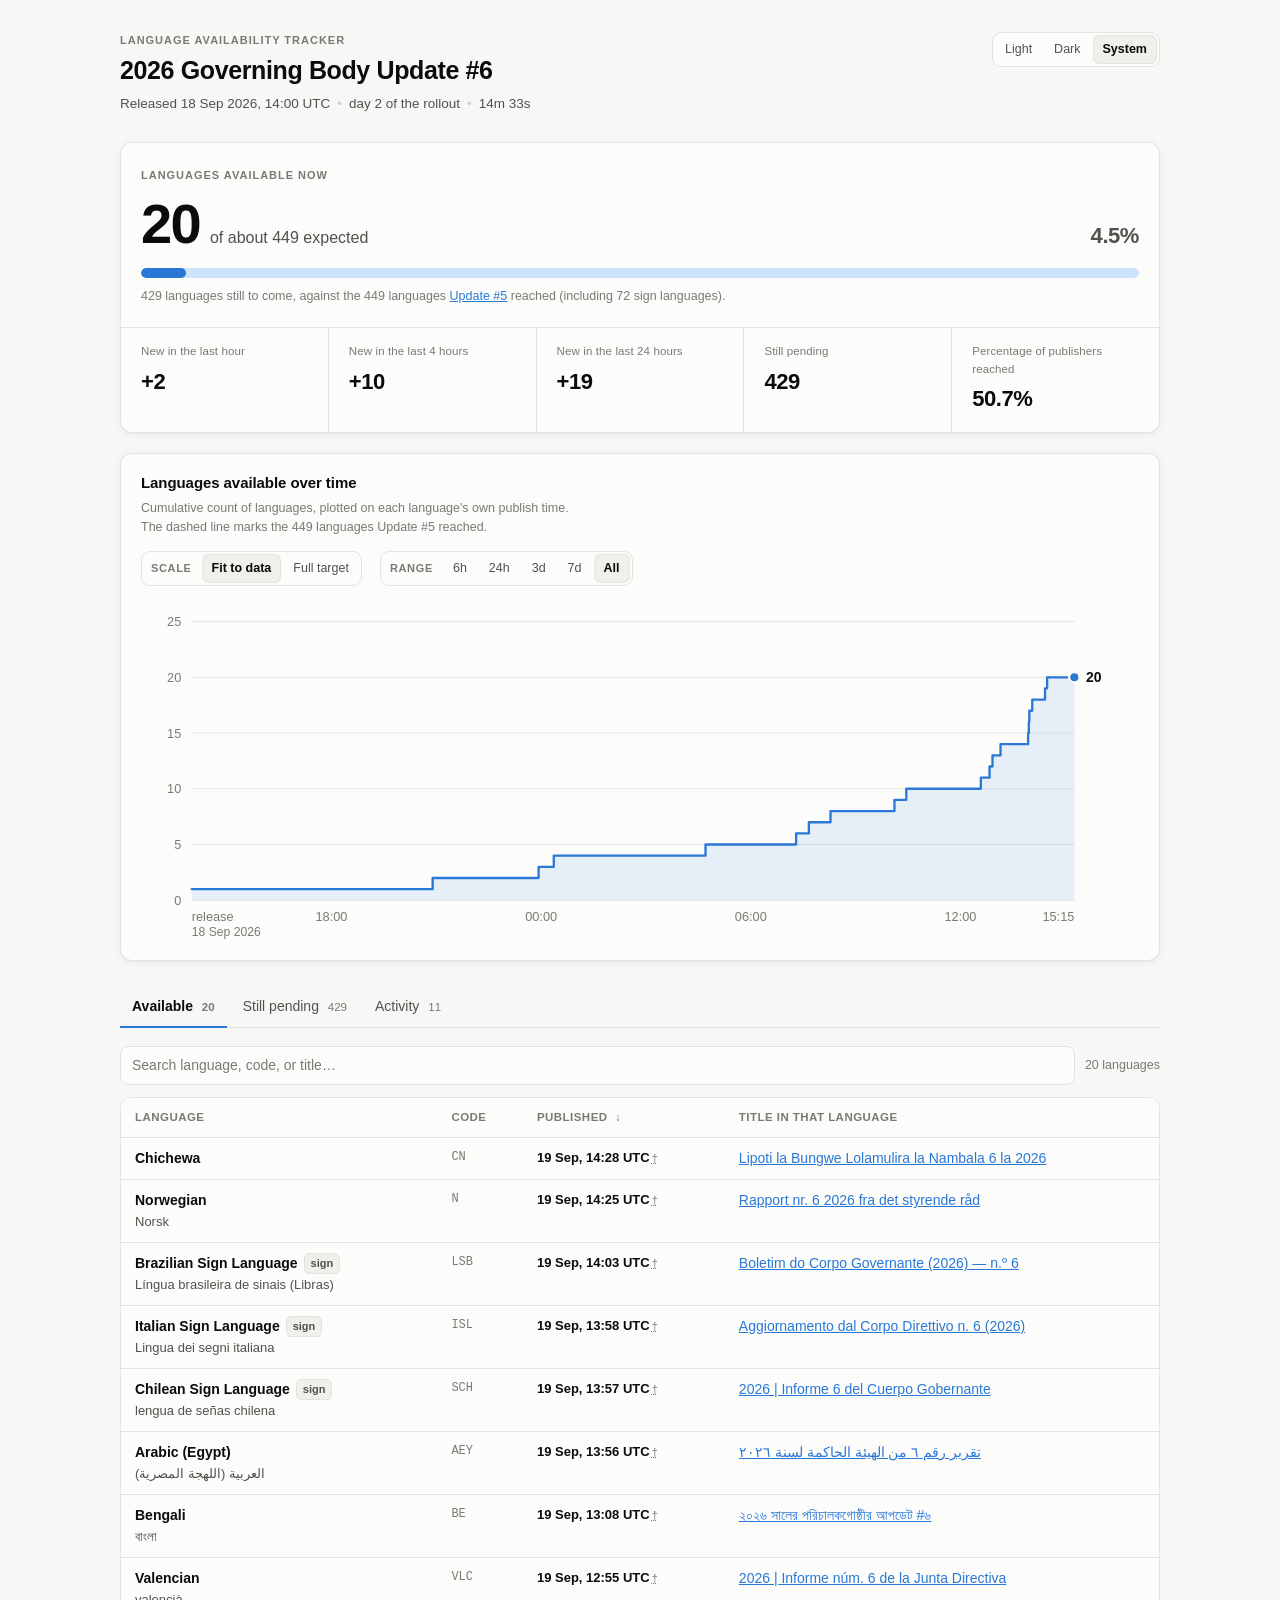
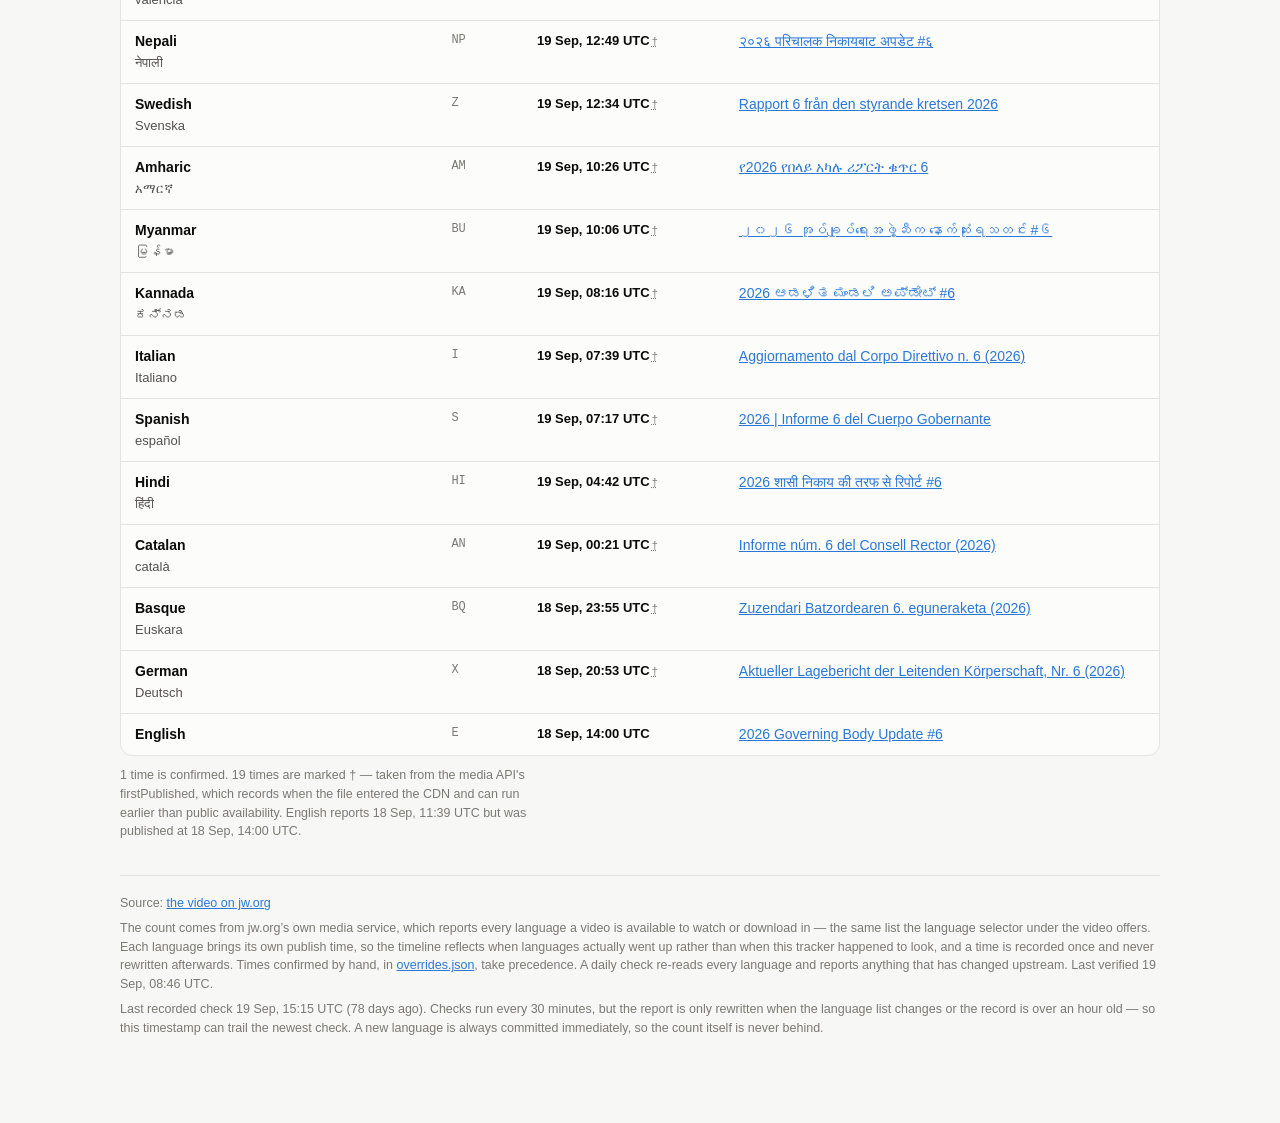
==== commit dc477cb2: "Discover languages from pub-media, not the media catalogue jw.org publishes a video to two places at" ====
--- a/index.html
+++ b/index.html
@@ -11,7 +11,7 @@
     if (t === "light" || t === "dark") { document.documentElement.setAttribute("data-theme", t); }
   } catch (e) {}
 </script>
-<meta name="description" content="Tracks how many languages the 2026 Governing Body Update #6 has been published in on jw.org, and how that has grown over time." />
+<meta name="description" content="Tracks how many languages the 2026 Governing Body Update #6 can be watched in on jw.org, how many the media library has catalogued, and how both have grown over time." />
 <meta name="color-scheme" content="light dark" />
 <link rel="stylesheet" href="assets/styles.css" />
 </head>
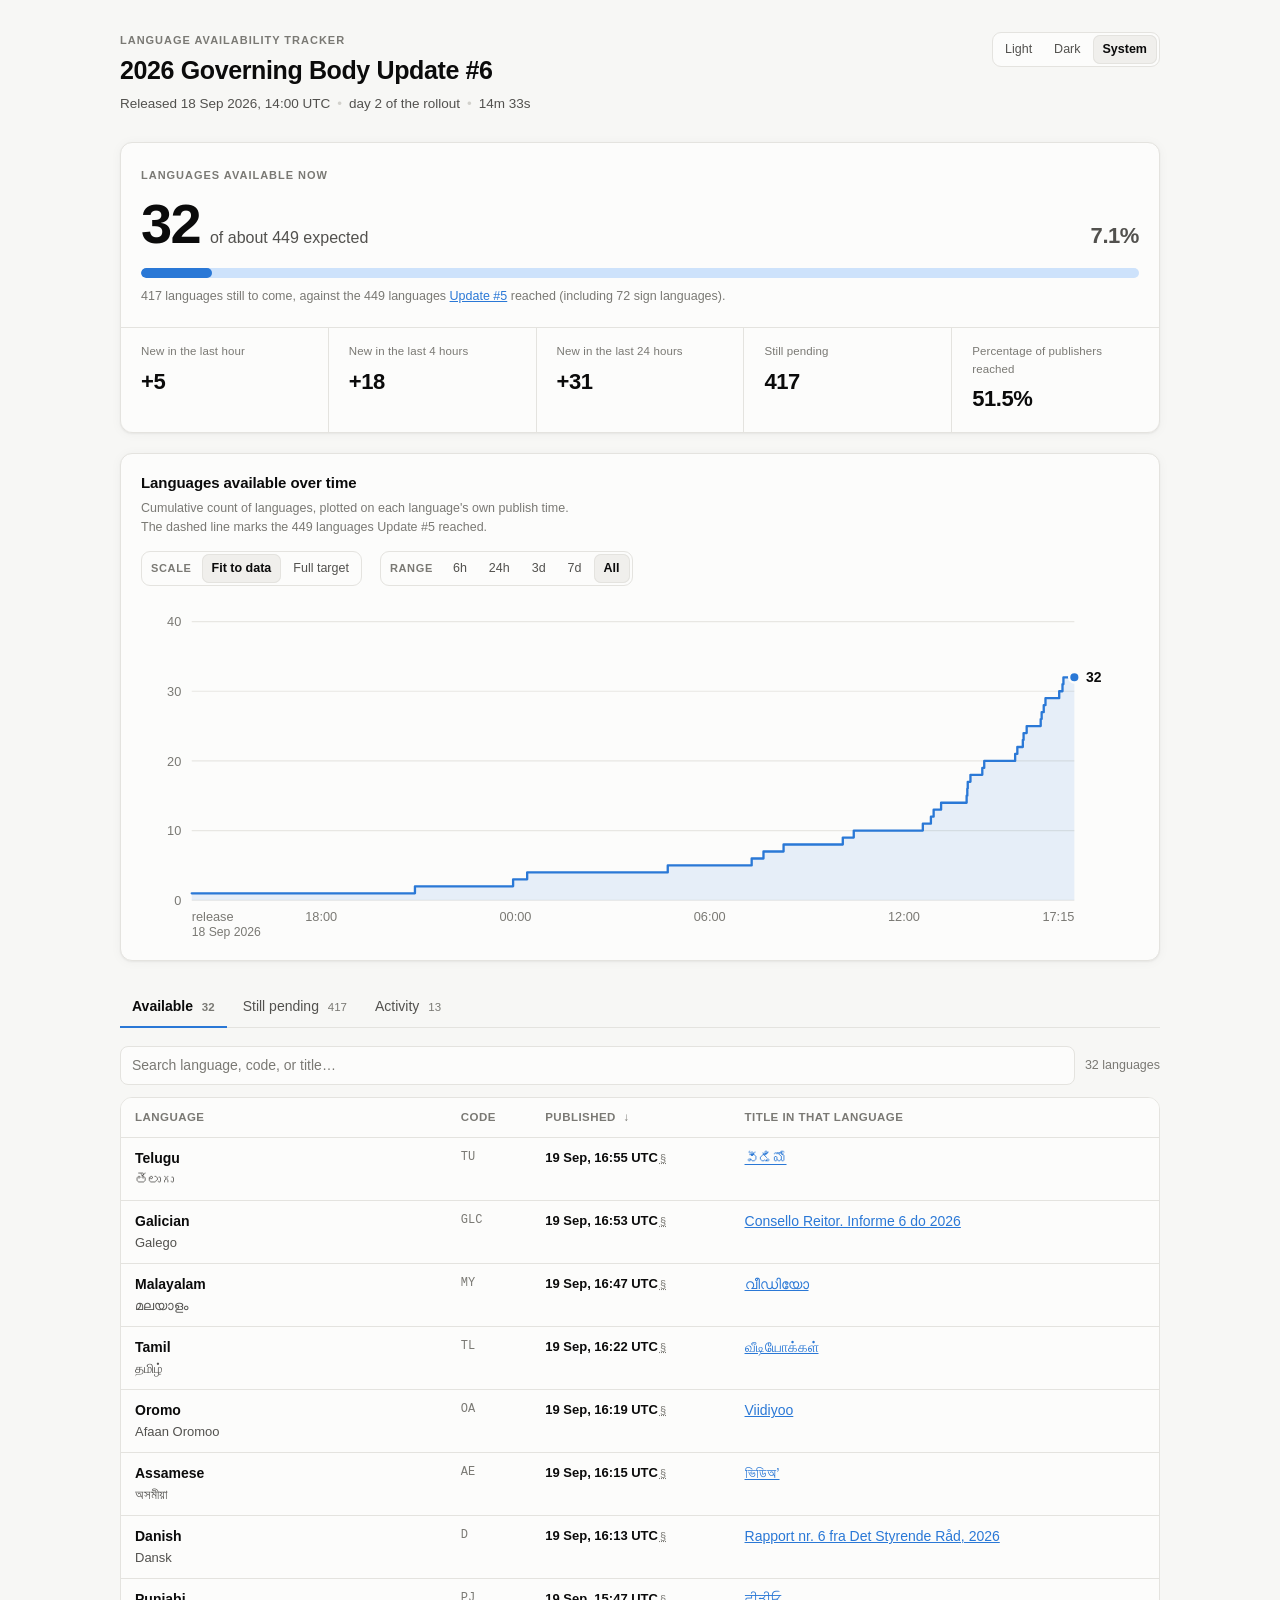
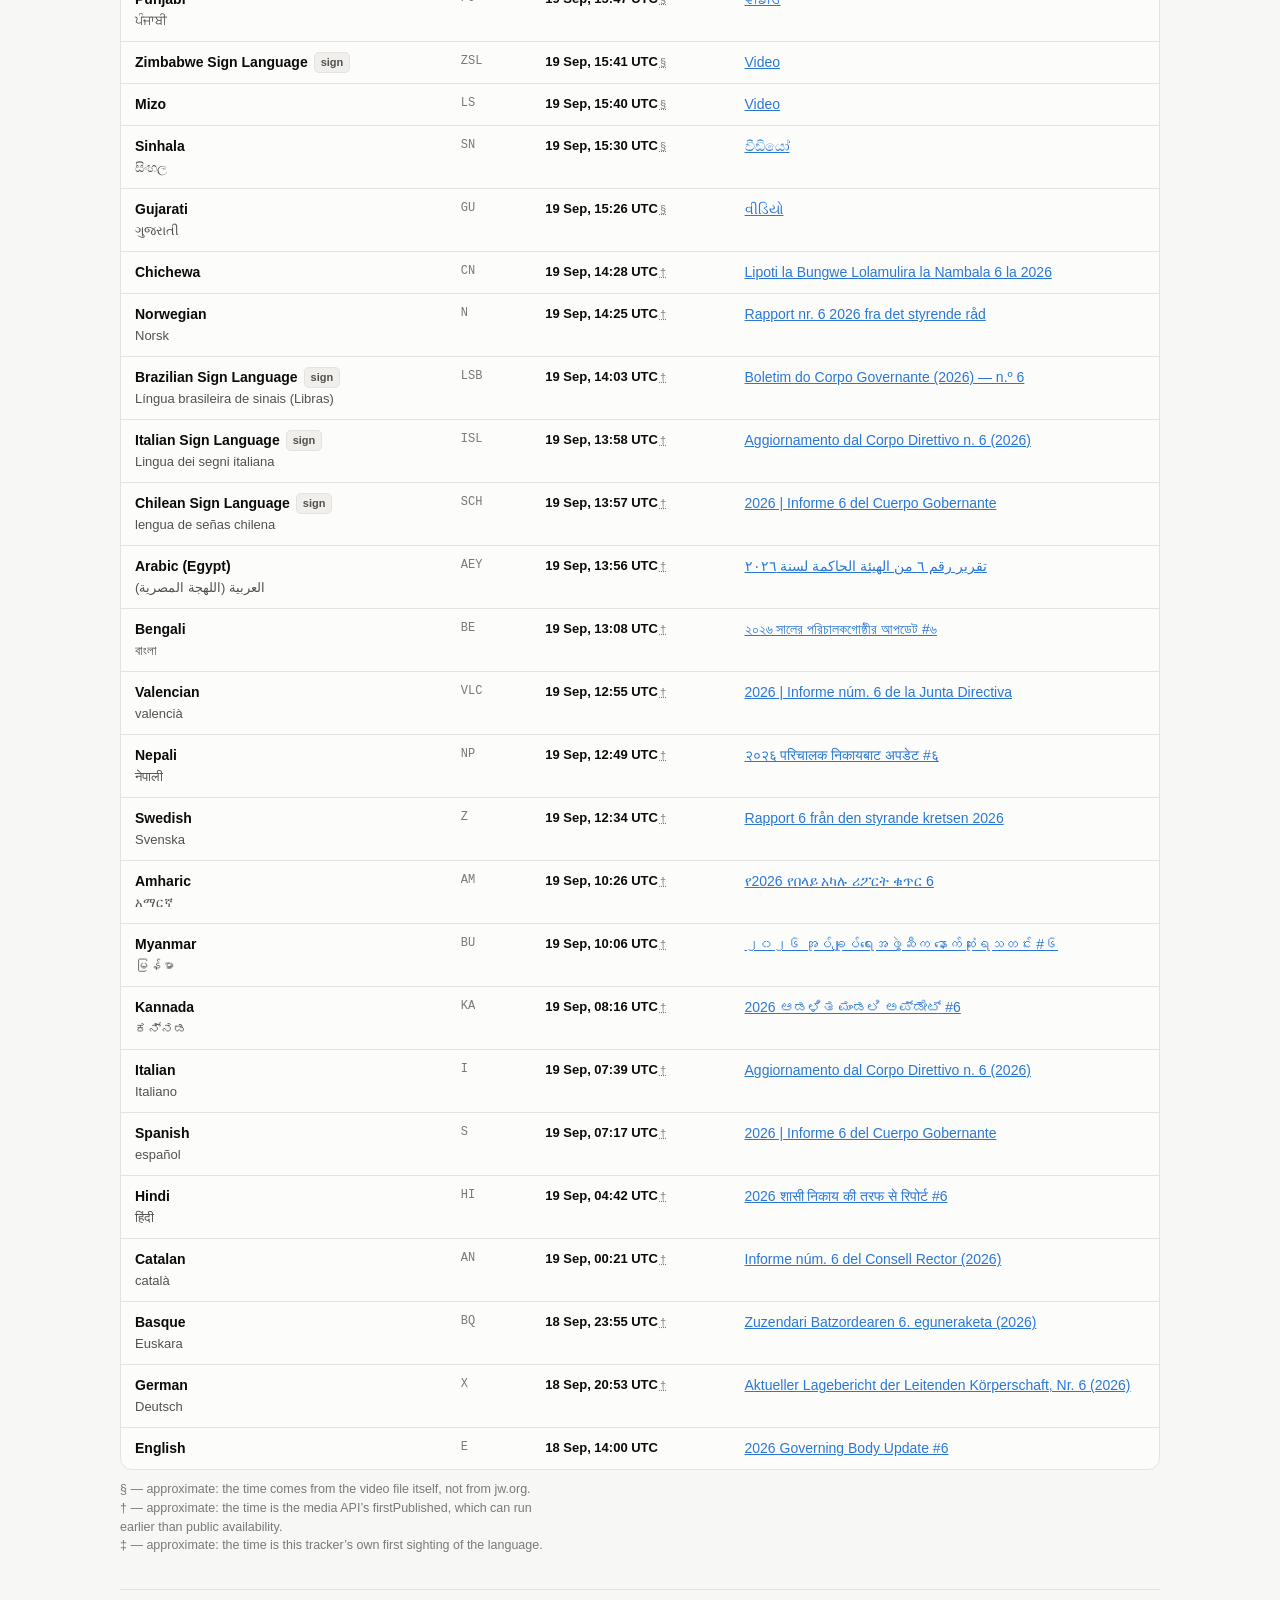
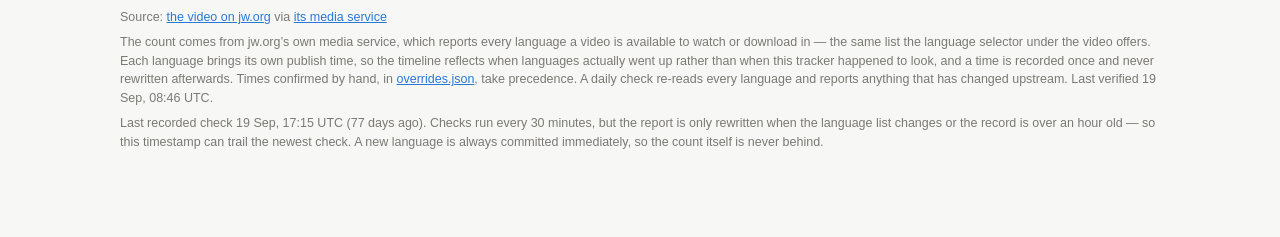
==== commit 3e291de2: "Let the activity feed group publishes by hour or by day The feed only ever showed one row per hour, " ====
--- a/index.html
+++ b/index.html
@@ -137,7 +137,14 @@
     </section>
 
     <section class="panel" role="tabpanel" id="panel-activity" aria-labelledby="tab-activity" hidden>
-      <p class="card-note" style="margin:0 0 6px">Publishes grouped by the hour they happened, most recent first.</p>
+      <div class="activity-head">
+        <div class="seg" role="group" aria-label="Group publishes by">
+          <span class="seg-label">Group</span>
+          <button type="button" data-activity-group="hour" aria-pressed="true">Hour</button>
+          <button type="button" data-activity-group="day" aria-pressed="false">Day</button>
+        </div>
+        <p class="card-note" id="activity-note"></p>
+      </div>
       <ul class="feed" id="feed"></ul>
       <p class="empty" id="empty-activity" hidden>No changes recorded yet.</p>
     </section>
--- a/assets/styles.css
+++ b/assets/styles.css
@@ -434,6 +434,15 @@
 .chip.new { color: var(--good); border-color: color-mix(in srgb, var(--good) 35%, var(--border)); }
 
 /* ---- activity feed ----------------------------------------------------- */
+.activity-head {
+  display: flex;
+  flex-direction: column;
+  align-items: flex-start;
+  gap: 9px;
+  margin: 0 0 10px;
+}
+.activity-head .card-note { margin: 0; }
+
 .feed { list-style: none; margin: 0; padding: 0; }
 
 .feed li {
@@ -446,7 +455,8 @@
 
 .feed-when {
   flex: none;
-  width: 116px;
+  width: 124px;
+  white-space: nowrap;
   font-size: 12.5px;
   color: var(--text-muted);
   font-variant-numeric: tabular-nums;
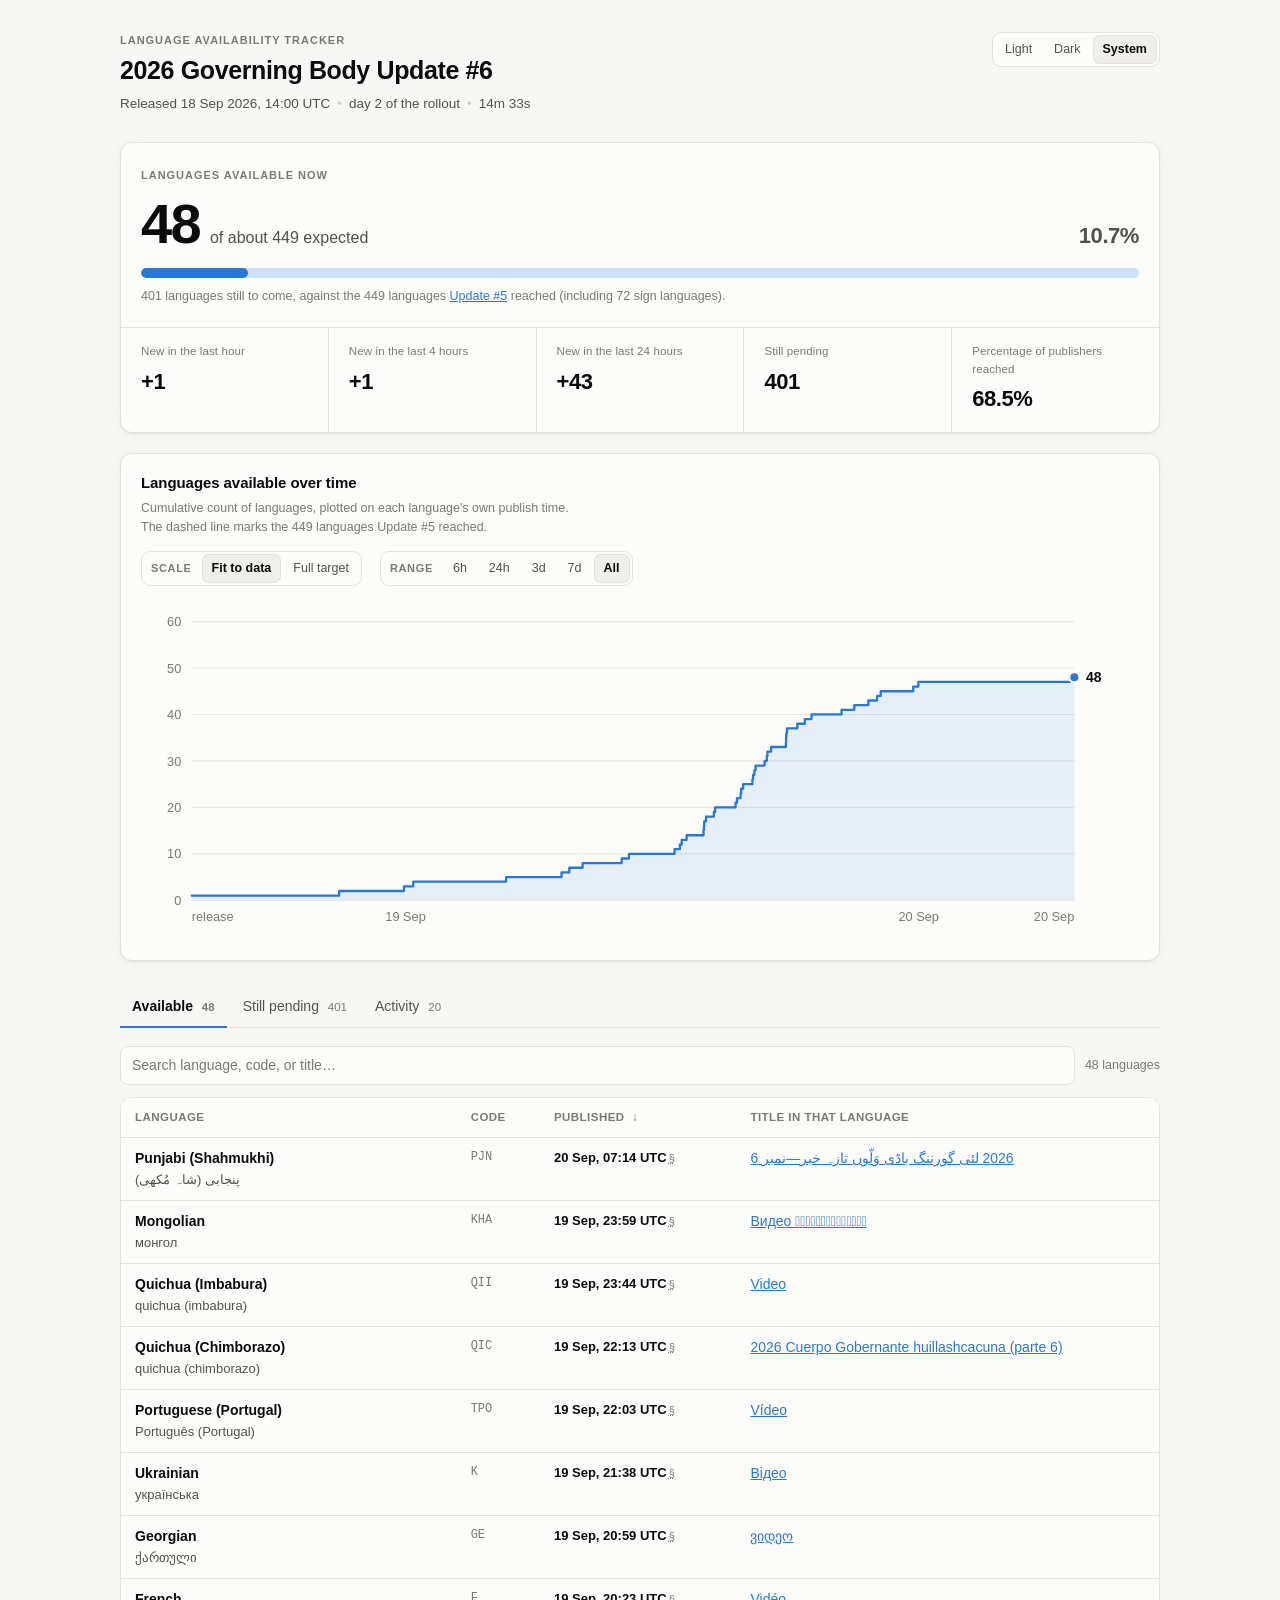
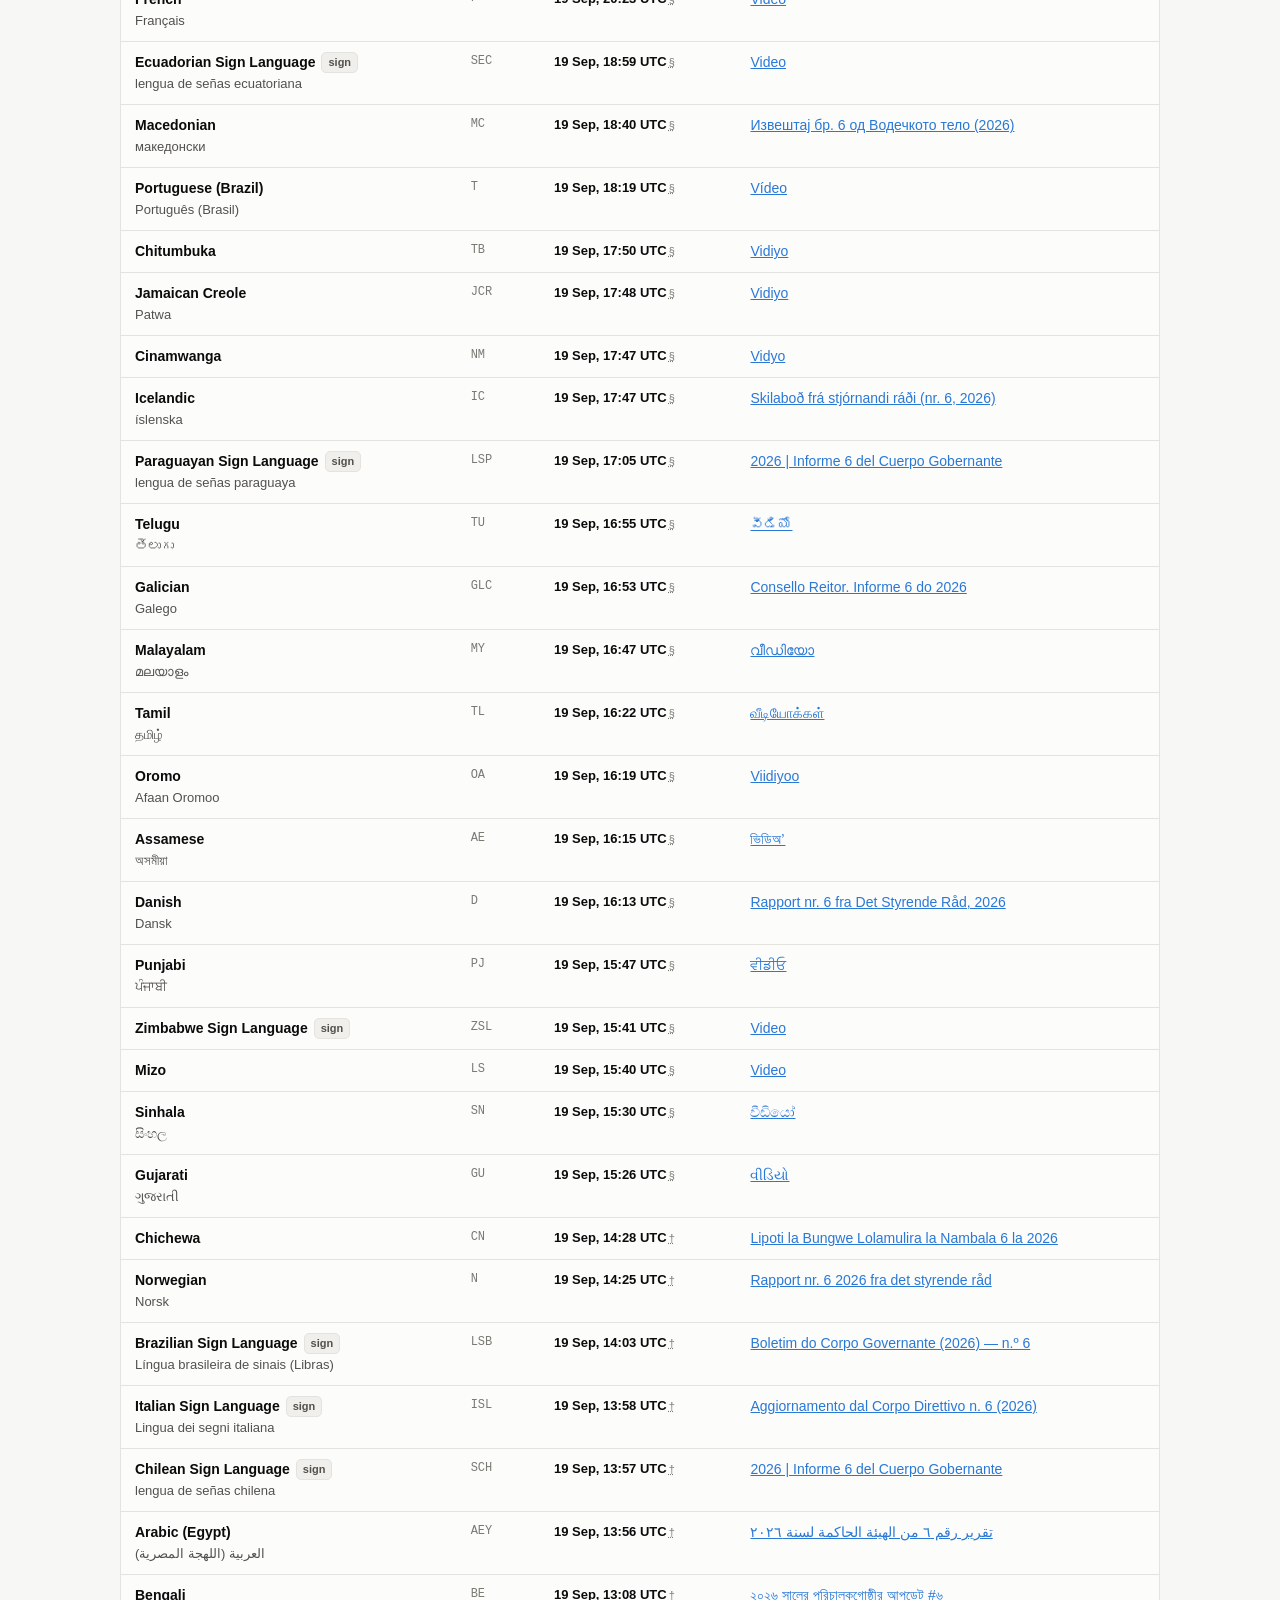
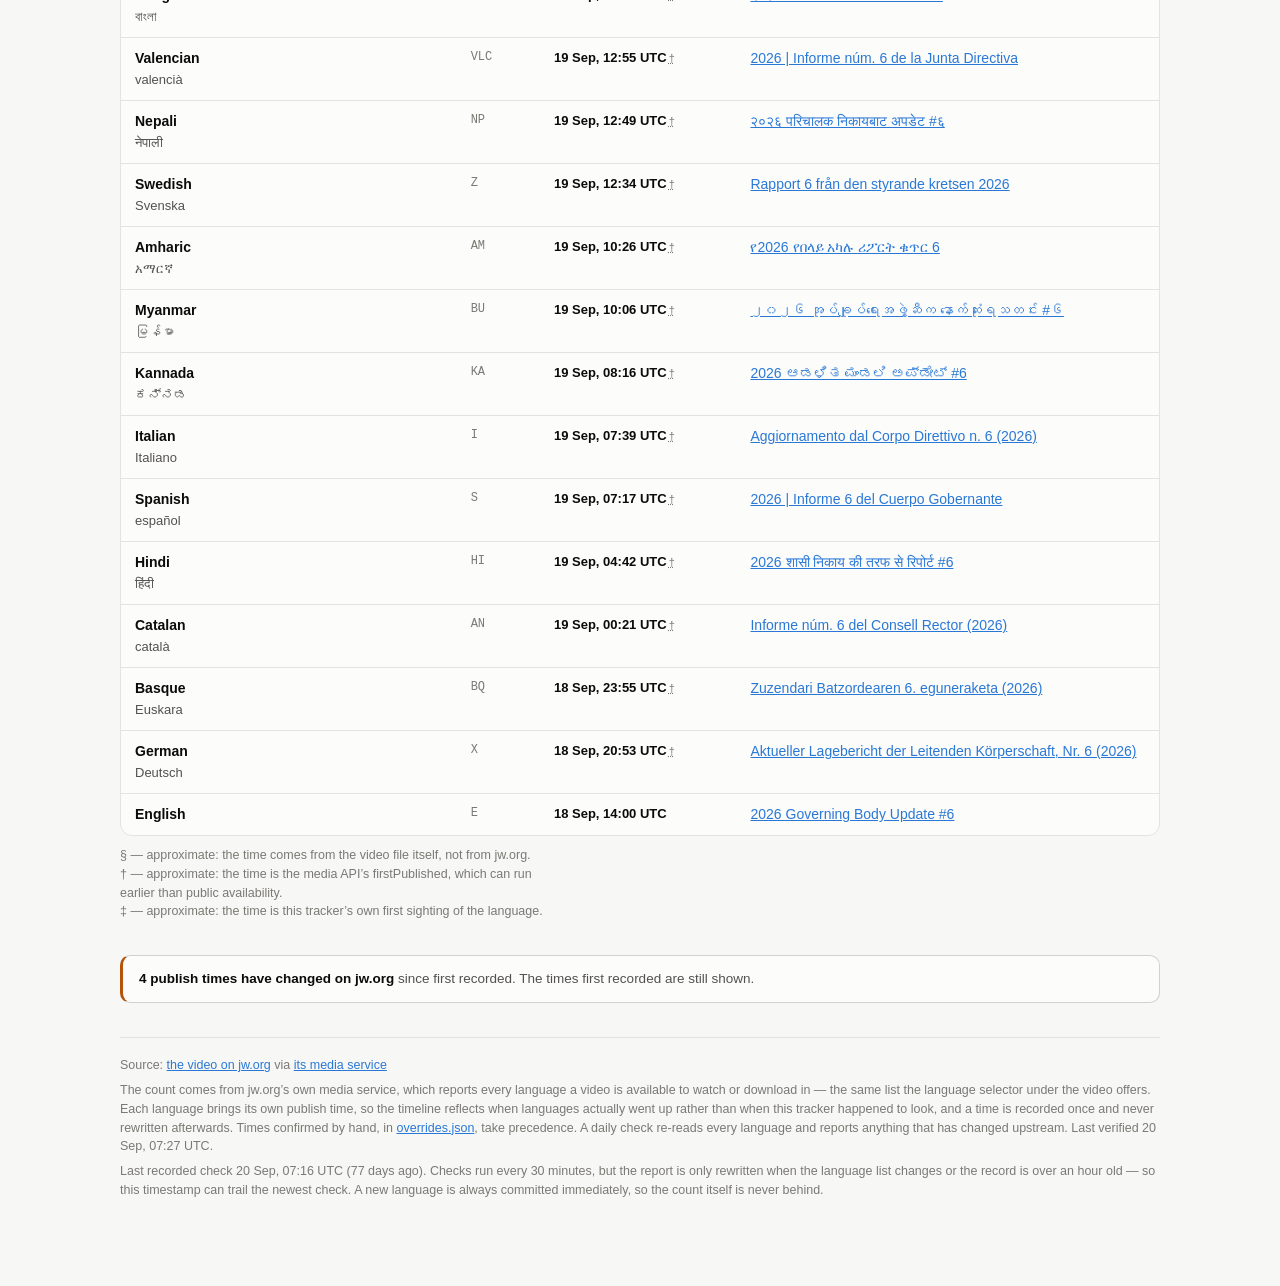
==== commit bc3b1321: "Move the integrity notices down to the foot of the page The caveats about drifting publish times are" ====
--- a/index.html
+++ b/index.html
@@ -32,7 +32,6 @@
   </header>
 
   <div id="error" class="err" hidden></div>
-  <div id="integrity" class="notice" hidden></div>
 
   <main id="main" hidden>
 
@@ -149,6 +148,8 @@
       <p class="empty" id="empty-activity" hidden>No changes recorded yet.</p>
     </section>
 
+    <div id="integrity" class="notice" hidden></div>
+
     <footer>
       <p id="footer-source"></p>
       <p id="footer-method"></p>
--- a/assets/styles.css
+++ b/assets/styles.css
@@ -589,7 +589,7 @@
   background: var(--surface-1);
   border-radius: 10px;
   padding: 13px 16px;
-  margin-bottom: 20px;
+  margin-top: 34px;
   font-size: 13.5px;
   color: var(--text-secondary);
 }
